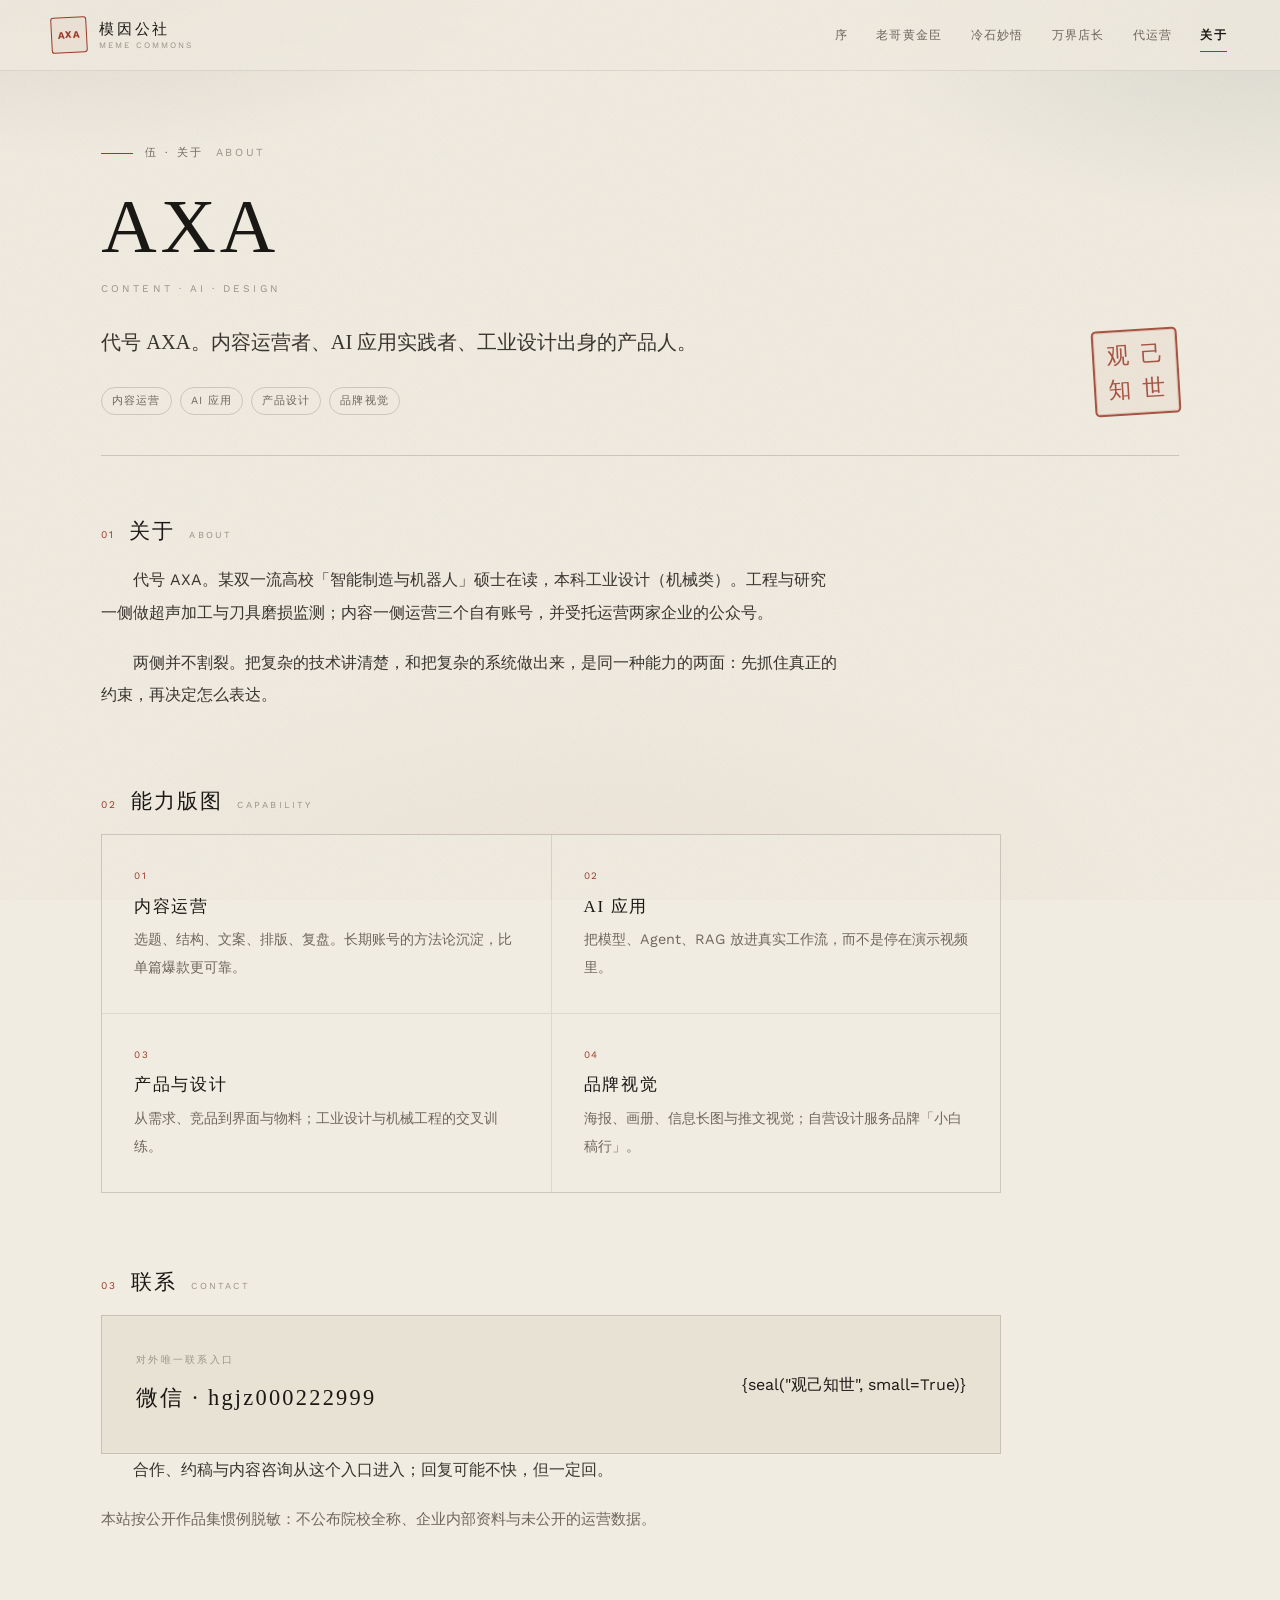
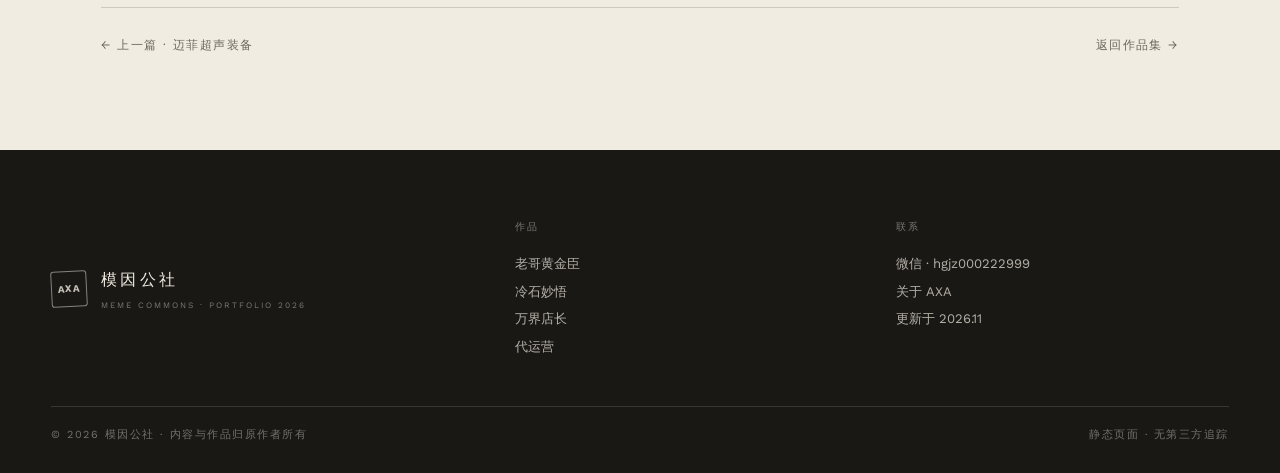
==== about.html @ 6da8e029 "portfolio: 作品集站点上线（8 页 + 二维码资源）" ====
<!DOCTYPE html>
<html lang="zh-CN">
<head>
<meta charset="UTF-8">
<meta name="viewport" content="width=device-width, initial-scale=1.0">
<title>关于 AXA · AXA 作品集</title>
<meta name="description" content="AXA：内容运营者、AI 应用实践者、工业设计出身的产品人；模因公社旗下三个账号与两处企业公众号的运营者。">
<meta name="theme-color" content="#f1ece1">
<link rel="icon" href="data:image/svg+xml,%3Csvg xmlns='http://www.w3.org/2000/svg' viewBox='0 0 32 32'%3E%3Crect width='32' height='32' fill='%23f1ece1'/%3E%3Crect x='5.5' y='5.5' width='21' height='21' fill='none' stroke='%239c3b28' stroke-width='2'/%3E%3C/svg%3E">
<link rel="stylesheet" href="assets/styles.css">
</head>
<body class="page-about">
<header class="shell">
  <a class="brand" href="index.html" aria-label="AXA 作品集首页">
    <span class="brand-seal">AXA</span>
    <span class="brand-word">模因公社<span>MEME COMMONS</span></span>
  </a>
  <nav class="nav" aria-label="主导航">
    <a href="index.html" data-nav="home">序</a>
    <a href="laoge.html" data-nav="laoge">老哥黄金臣</a>
    <a href="lengshi.html" data-nav="lengshi">冷石妙悟</a>
    <a href="wanjie.html" data-nav="wanjie">万界店长</a>
    <a href="client.html" data-nav="client">代运营</a>
    <a href="about.html" data-nav="about">关于</a>
  </nav>
</header>
<main id="main">

    <article class="detail">
      
      <div class="detail-head">
        <p class="kicker">伍 · 关于 <span>ABOUT</span></p>
        <h1 class="detail-title">AXA</h1>
        <p class="detail-en">CONTENT · AI · DESIGN</p>
        <p class="detail-lead">代号 AXA。内容运营者、AI 应用实践者、工业设计出身的产品人。</p>
        <div style="margin-top: 24px"><ul class="chips"><li>内容运营</li><li>AI 应用</li><li>产品设计</li><li>品牌视觉</li></ul></div>
        
        <div class="detail-seal"><div class="seal" aria-hidden="true"><span>观</span><span>己</span><span>知</span><span>世</span></div></div>
      </div>
      <div class="detail-body">
        
      <section class="block" data-reveal>
        <div class="block-head">
          <span class="block-num">01</span>
          <h3 class="block-title">关于</h3>
          <span class="block-en">ABOUT</span>
        </div>
        <div class="prose"><p>代号 AXA。某双一流高校「智能制造与机器人」硕士在读，本科工业设计（机械类）。工程与研究一侧做超声加工与刀具磨损监测；内容一侧运营三个自有账号，并受托运营两家企业的公众号。</p><p>两侧并不割裂。把复杂的技术讲清楚，和把复杂的系统做出来，是同一种能力的两面：先抓住真正的约束，再决定怎么表达。</p></div>
      </section>
      <section class="block" data-reveal>
        <div class="block-head">
          <span class="block-num">02</span>
          <h3 class="block-title">能力版图</h3>
          <span class="block-en">CAPABILITY</span>
        </div>
        <div class="about-grid">
          <div class="ability">
            <span class="ab-idx">01</span>
            <h4>内容运营</h4>
            <p>选题、结构、文案、排版、复盘。长期账号的方法论沉淀，比单篇爆款更可靠。</p>
          </div>
          <div class="ability">
            <span class="ab-idx">02</span>
            <h4>AI 应用</h4>
            <p>把模型、Agent、RAG 放进真实工作流，而不是停在演示视频里。</p>
          </div>
          <div class="ability">
            <span class="ab-idx">03</span>
            <h4>产品与设计</h4>
            <p>从需求、竞品到界面与物料；工业设计与机械工程的交叉训练。</p>
          </div>
          <div class="ability">
            <span class="ab-idx">04</span>
            <h4>品牌视觉</h4>
            <p>海报、画册、信息长图与推文视觉；自营设计服务品牌「小白稿行」。</p>
          </div>
        </div>
      </section>
      <section class="block" data-reveal>
        <div class="block-head">
          <span class="block-num">03</span>
          <h3 class="block-title">联系</h3>
          <span class="block-en">CONTACT</span>
        </div>
        <div class="contact-card">
          <div>
            <p class="cc-k">对外唯一联系入口</p>
            <p class="cc-v">微信 · hgjz000222999</p>
          </div>
          {seal("观己知世", small=True)}
        </div><div class="prose"><p>合作、约稿与内容咨询从这个入口进入；回复可能不快，但一定回。</p></div><p class="sec-note" style="margin-top:18px">本站按公开作品集惯例脱敏：不公布院校全称、企业内部资料与未公开的运营数据。</p>
      </section>
      </div>
      
      
      <nav class="pager" aria-label="页面导航">
        <a href="client-maifei.html">← 上一篇 · 迈菲超声装备</a>
        <a href="index.html">返回作品集 →</a>
      </nav>
    </article>
</main>
<footer class="foot">
  <div class="foot-inner">
    <div class="foot-brand">
      <span class="brand-seal">AXA</span>
      <div class="foot-word">模因公社<span>MEME COMMONS · PORTFOLIO 2026</span></div>
    </div>
    <div>
      <h5>作品</h5>
      <ul>
        <li><a href="laoge.html">老哥黄金臣</a></li>
        <li><a href="lengshi.html">冷石妙悟</a></li>
        <li><a href="wanjie.html">万界店长</a></li>
        <li><a href="client.html">代运营</a></li>
      </ul>
    </div>
    <div>
      <h5>联系</h5>
      <ul>
        <li>微信 · hgjz000222999</li>
        <li><a href="about.html">关于 AXA</a></li>
        <li>更新于 2026.11</li>
      </ul>
    </div>
  </div>
  <div class="foot-bottom">
    <span>© 2026 模因公社 · 内容与作品归原作者所有</span>
    <span>静态页面 · 无第三方追踪</span>
  </div>
</footer>
<script src="assets/main.js"></script>
</body>
</html>
---- assets/styles.css ----
/* ==========================================================
   AXA 作品集 · 模因公社
   设计系统：东方侘寂 + 墨石质感（静态站，无外部依赖）
   ========================================================== */

@font-face {
  font-family: 'Work Sans';
  src: url('./fonts/WorkSans-Regular.ttf') format('truetype');
  font-weight: 400;
  font-display: swap;
}
@font-face {
  font-family: 'Work Sans';
  src: url('./fonts/WorkSans-Bold.ttf') format('truetype');
  font-weight: 700;
  font-display: swap;
}

:root {
  --paper: #f1ece1;
  --paper-2: #e8e2d4;
  --paper-3: #dcd4c3;
  --ink: #1a1815;
  --ink-2: #39352f;
  --stone: #6d675d;
  --stone-2: #9b9489;
  --celadon: #4e6f66;
  --celadon-2: #7d9a90;
  --seal: #9c3b28;
  --gold: #a1854c;
  --line: rgba(26, 24, 21, .16);
  --line-soft: rgba(26, 24, 21, .085);
  --serif: 'Songti SC', 'STSong', 'SimSun', 'Source Han Serif SC', 'Noto Serif CJK SC', serif;
  --sans: 'Work Sans', 'PingFang SC', 'Hiragino Sans GB', 'Microsoft YaHei', 'Noto Sans SC', system-ui, sans-serif;
  --maxw: 1180px;
  --ease: cubic-bezier(.2, .7, .2, 1);
  --dur: .55s;
}

*,
*::before,
*::after { box-sizing: border-box; }

html {
  -webkit-text-size-adjust: 100%;
  scroll-behavior: smooth;
}

body {
  margin: 0;
  background-color: var(--paper);
  background-image:
    radial-gradient(58% 38% at 6% -6%, rgba(109, 103, 93, .16), transparent 62%),
    radial-gradient(46% 32% at 98% 3%, rgba(78, 111, 102, .13), transparent 66%),
    radial-gradient(64% 42% at 46% 102%, rgba(156, 59, 40, .05), transparent 70%);
  background-repeat: no-repeat;
  background-attachment: fixed;
  color: var(--ink);
  font-family: var(--sans);
  font-size: 16px;
  line-height: 1.85;
  -webkit-font-smoothing: antialiased;
  text-rendering: optimizeLegibility;
  overflow-x: hidden;
}

/* 纸纹：一层极轻的噪点，形成手工纸肌理 */
body::after {
  content: '';
  position: fixed;
  inset: 0;
  z-index: 60;
  pointer-events: none;
  opacity: .16;
  mix-blend-mode: multiply;
  background-image: url("data:image/svg+xml,%3Csvg xmlns='http://www.w3.org/2000/svg' width='180' height='180'%3E%3Cfilter id='n'%3E%3CfeTurbulence type='fractalNoise' baseFrequency='0.82' numOctaves='4' stitchTiles='stitch'/%3E%3C/filter%3E%3Crect width='100%25' height='100%25' filter='url(%23n)' opacity='0.55'/%3E%3C/svg%3E");
}

img, svg { display: block; max-width: 100%; }
a { color: inherit; text-decoration: none; }
button { font: inherit; }
h1, h2, h3, h4 {
  font-family: var(--serif);
  font-weight: 400;
  letter-spacing: .05em;
  line-height: 1.26;
  margin: 0;
}
p { margin: 0 0 1em; }

::selection { background: rgba(156, 59, 40, .18); }

/* ---------------- Shell / 导航 ---------------- */

.shell {
  position: sticky;
  top: 0;
  z-index: 40;
  display: flex;
  align-items: center;
  justify-content: space-between;
  gap: clamp(16px, 3vw, 40px);
  padding: 14px clamp(18px, 4vw, 56px);
  background: rgba(241, 236, 225, .82);
  -webkit-backdrop-filter: blur(12px) saturate(1.05);
  backdrop-filter: blur(12px) saturate(1.05);
  border-bottom: 1px solid var(--line-soft);
}

.brand {
  display: flex;
  align-items: center;
  gap: 12px;
  flex: 0 0 auto;
}

.brand-seal {
  display: grid;
  place-items: center;
  width: 36px;
  height: 36px;
  border: 1.5px solid var(--seal);
  border-radius: 3px;
  color: var(--seal);
  font-family: var(--sans);
  font-size: 10px;
  font-weight: 700;
  letter-spacing: .06em;
  transform: rotate(-3deg);
  background: rgba(156, 59, 40, .045);
}

.brand-word {
  font-family: var(--serif);
  font-size: .96rem;
  letter-spacing: .18em;
  line-height: 1.2;
  white-space: nowrap;
}
.brand-word span {
  display: block;
  font-family: var(--sans);
  font-size: .52rem;
  letter-spacing: .24em;
  color: var(--stone-2);
  margin-top: 3px;
}

.nav {
  display: flex;
  align-items: center;
  gap: clamp(14px, 2.2vw, 30px);
  font-size: .76rem;
  letter-spacing: .1em;
  color: var(--stone);
  white-space: nowrap;
  overflow-x: auto;
  scrollbar-width: none;
  -ms-overflow-style: none;
  padding: 4px 2px;
}
.nav::-webkit-scrollbar { display: none; }

.nav a {
  position: relative;
  padding: 6px 0;
  transition: color var(--dur) var(--ease);
}
.nav a::after {
  content: '';
  position: absolute;
  left: 0;
  right: 100%;
  bottom: 0;
  height: 1px;
  background: var(--seal);
  transition: right var(--dur) var(--ease);
}
.nav a:hover { color: var(--ink); }
.nav a:hover::after { right: 0; }

body.page-home  .nav [data-nav="home"],
body.page-laoge .nav [data-nav="laoge"],
body.page-lengshi .nav [data-nav="lengshi"],
body.page-wanjie .nav [data-nav="wanjie"],
body.page-zhiyan .nav [data-nav="client"],
body.page-maifei .nav [data-nav="client"],
body.page-client .nav [data-nav="client"],
body.page-about .nav [data-nav="about"] {
  color: var(--ink);
  font-weight: 700;
}
body.page-home  .nav [data-nav="home"]::after,
body.page-laoge .nav [data-nav="laoge"]::after,
body.page-lengshi .nav [data-nav="lengshi"]::after,
body.page-wanjie .nav [data-nav="wanjie"]::after,
body.page-zhiyan .nav [data-nav="client"]::after,
body.page-maifei .nav [data-nav="client"]::after,
body.page-client .nav [data-nav="client"]::after,
body.page-about .nav [data-nav="about"]::after {
  right: 0;
}

/* ---------------- 通用排版 ---------------- */

.kicker {
  display: flex;
  align-items: center;
  gap: 12px;
  font-family: var(--sans);
  font-size: .68rem;
  letter-spacing: .24em;
  text-transform: uppercase;
  color: var(--stone);
  margin: 0 0 22px;
}
.kicker::before {
  content: '';
  width: 32px;
  height: 1px;
  background: var(--seal);
  flex: 0 0 auto;
}
.kicker span { color: var(--stone-2); }

.section {
  position: relative;
  padding: clamp(46px, 7vw, 92px) clamp(18px, 4vw, 56px);
}
.inner {
  max-width: var(--maxw);
  margin: 0 auto;
  position: relative;
  z-index: 2;
}

.sec-head {
  display: grid;
  grid-template-columns: auto 1fr;
  gap: clamp(14px, 2vw, 22px);
  align-items: start;
  margin-bottom: clamp(26px, 4vw, 46px);
}
.sec-num {
  display: grid;
  place-items: center;
  width: 40px;
  height: 40px;
  border: 1px solid var(--line);
  border-radius: 50%;
  font-family: var(--serif);
  font-size: .96rem;
  color: var(--seal);
  flex: 0 0 auto;
}
.sec-title {
  font-size: clamp(1.5rem, 3vw, 2.1rem);
  letter-spacing: .07em;
}
.sec-sub {
  font-family: var(--sans);
  font-size: .64rem;
  letter-spacing: .24em;
  text-transform: uppercase;
  color: var(--stone-2);
  margin: 9px 0 0;
}
.sec-note {
  max-width: 42em;
  color: var(--stone);
  font-size: .95rem;
  line-height: 2;
  margin: 0 0 30px;
}

.rule {
  height: 1px;
  background: var(--line-soft);
  border: 0;
  margin: 0;
}

.prose {
  max-width: 46em;
  font-size: 1rem;
  line-height: 2.05;
  color: var(--ink-2);
}
.prose p { margin: 0 0 1.05em; text-indent: 2em; }
.prose p:last-child { margin-bottom: 0; }
.prose p.flush { text-indent: 0; }

/* ---------------- 印章 ---------------- */

.seal {
  display: inline-grid;
  grid-template-columns: 1fr 1fr;
  width: 86px;
  height: 86px;
  padding: 7px;
  border: 2.5px solid var(--seal);
  border-radius: 5px;
  color: var(--seal);
  font-family: var(--serif);
  font-size: 1.42rem;
  line-height: 1;
  transform: rotate(-3.5deg);
  box-shadow: inset 0 0 0 1px rgba(156, 59, 40, .22);
  background: rgba(156, 59, 40, .045);
  user-select: none;
}
.seal span { display: grid; place-items: center; letter-spacing: 0; }
.seal.seal-sm {
  width: 62px;
  height: 62px;
  font-size: 1rem;
  border-width: 2px;
  padding: 5px;
}

/* ---------------- 首页：序 ---------------- */

.hero {
  position: relative;
  overflow: hidden;
  padding: clamp(56px, 9vh, 112px) clamp(18px, 4vw, 56px) clamp(40px, 6vh, 76px);
}
.hero-inner {
  position: relative;
  z-index: 2;
  max-width: var(--maxw);
  margin: 0 auto;
  display: grid;
  grid-template-columns: minmax(0, 1fr) auto;
  gap: clamp(24px, 5vw, 72px);
  align-items: end;
}

.hero-wash { position: absolute; inset: 0; z-index: 1; pointer-events: none; }
.hero-wash i {
  position: absolute;
  display: block;
  filter: blur(24px);
}
.hero-wash .w1 {
  width: 54vw; height: 54vw; left: -12vw; top: -16vw;
  background: radial-gradient(closest-side, rgba(26, 24, 21, .17), rgba(26, 24, 21, 0) 72%);
  border-radius: 58% 42% 47% 53% / 45% 55% 45% 55%;
}
.hero-wash .w2 {
  width: 34vw; height: 34vw; right: 3vw; top: 10vh;
  background: radial-gradient(closest-side, rgba(78, 111, 102, .30), transparent 70%);
  border-radius: 63% 37% 52% 48% / 48% 52% 60% 40%;
}
.hero-wash .w3 {
  width: 26vw; height: 26vw; right: 26vw; bottom: -8vw;
  background: radial-gradient(closest-side, rgba(156, 59, 40, .13), transparent 72%);
  border-radius: 47% 53% 60% 40% / 55% 45% 55% 45%;
}

.hero-title {
  font-size: clamp(3rem, 10.4vw, 8.4rem);
  line-height: .96;
  letter-spacing: .04em;
  margin: 0;
}
.hero-en {
  font-family: var(--sans);
  font-size: clamp(.6rem, 1.1vw, .72rem);
  letter-spacing: .46em;
  color: var(--stone-2);
  margin: 18px 0 0;
}
.hero-lead {
  font-family: var(--serif);
  font-size: clamp(1rem, 1.9vw, 1.24rem);
  line-height: 2;
  color: var(--ink-2);
  max-width: 32em;
  margin: 26px 0 0;
}
.hero-foot {
  display: flex;
  align-items: center;
  gap: clamp(20px, 3vw, 36px);
  margin-top: clamp(28px, 4vw, 44px);
  padding-top: clamp(18px, 2.4vw, 26px);
  border-top: 1px solid var(--line-soft);
  flex-wrap: wrap;
}

.hero-side {
  writing-mode: vertical-rl;
  display: flex;
  gap: 16px;
  align-items: flex-start;
  border-right: 1px solid var(--line);
  padding-right: 18px;
  height: clamp(220px, 34vh, 360px);
}
.hero-side p {
  margin: 0;
  font-family: var(--serif);
  font-size: .88rem;
  letter-spacing: .3em;
  color: var(--stone);
  line-height: 1;
}
.hero-side p.dim { color: var(--stone-2); font-size: .78rem; }

.facts {
  display: flex;
  flex-wrap: wrap;
  gap: clamp(18px, 3vw, 44px);
  margin: 0;
  padding: 0;
  list-style: none;
}
.fact { display: flex; align-items: baseline; gap: 12px; }
.fact b {
  font-family: var(--serif);
  font-weight: 400;
  font-size: 1.9rem;
  line-height: 1;
  color: var(--ink);
}
.fact span {
  font-size: .7rem;
  letter-spacing: .18em;
  color: var(--stone);
}

/* ---------------- 自有账号：三分支 ---------------- */

.branches {
  display: grid;
  grid-template-columns: repeat(3, minmax(0, 1fr));
  gap: 1px;
  background: var(--line-soft);
  border: 1px solid var(--line-soft);
}
.branch {
  position: relative;
  display: flex;
  flex-direction: column;
  background: var(--paper);
  padding: clamp(22px, 2.6vw, 36px);
  min-height: 360px;
  overflow: hidden;
  transition: background var(--dur) var(--ease);
}
.branch:hover { background: var(--paper-2); }

.branch-wash {
  position: absolute;
  right: -20%;
  bottom: -26%;
  width: 74%;
  aspect-ratio: 1;
  border-radius: 56% 44% 48% 52% / 44% 56% 44% 56%;
  background: radial-gradient(closest-side, rgba(78, 111, 102, .22), transparent 72%);
  filter: blur(10px);
  opacity: .5;
  transition: transform .9s var(--ease), opacity .9s var(--ease);
  pointer-events: none;
}
.branch:nth-child(2) .branch-wash {
  background: radial-gradient(closest-side, rgba(26, 24, 21, .18), transparent 72%);
}
.branch:nth-child(3) .branch-wash {
  background: radial-gradient(closest-side, rgba(156, 59, 40, .16), transparent 72%);
}
.branch:hover .branch-wash { transform: scale(1.22); opacity: .88; }

.branch-top {
  display: flex;
  align-items: center;
  justify-content: space-between;
  gap: 12px;
  margin-bottom: clamp(26px, 4vw, 44px);
}
.branch-idx {
  font-family: var(--sans);
  font-size: .64rem;
  letter-spacing: .22em;
  color: var(--stone-2);
}
.branch-arrow {
  font-size: .9rem;
  color: var(--stone-2);
  transition: transform .5s var(--ease), color .5s;
}
.branch:hover .branch-arrow { transform: translateX(4px); color: var(--seal); }

.branch-name {
  font-size: clamp(1.28rem, 2vw, 1.6rem);
  letter-spacing: .1em;
  margin: 0;
}
.branch-en {
  font-family: var(--sans);
  font-size: .58rem;
  letter-spacing: .26em;
  color: var(--stone-2);
  margin: 9px 0 20px;
  text-transform: uppercase;
}
.branch-desc {
  font-size: .93rem;
  line-height: 1.95;
  color: var(--stone);
  margin: 0 0 22px;
  position: relative;
  z-index: 2;
}
.branch .chips { margin-top: auto; position: relative; z-index: 2; }

.chips {
  display: flex;
  flex-wrap: wrap;
  gap: 8px;
  list-style: none;
  margin: 0;
  padding: 0;
}
.chips li {
  font-size: .68rem;
  letter-spacing: .1em;
  padding: 3px 10px;
  border: 1px solid var(--line);
  border-radius: 999px;
  color: var(--stone);
}

/* ---------------- 代运营 ---------------- */

.band {
  background: var(--paper-2);
  border-top: 1px solid var(--line-soft);
  border-bottom: 1px solid var(--line-soft);
}

.clients { display: grid; grid-template-columns: repeat(2, minmax(0, 1fr)); gap: clamp(16px, 2vw, 24px); }
.client {
  position: relative;
  display: flex;
  flex-direction: column;
  padding: clamp(22px, 2.6vw, 34px);
  border: 1px solid var(--line);
  background: rgba(241, 236, 225, .5);
  min-height: 280px;
  transition: border-color var(--dur) var(--ease), background var(--dur) var(--ease), transform var(--dur) var(--ease);
}
.client:hover {
  border-color: var(--celadon-2);
  background: rgba(78, 111, 102, .06);
  transform: translateY(-2px);
}
.client-org {
  font-size: .66rem;
  letter-spacing: .18em;
  color: var(--stone-2);
  margin: 0 0 14px;
}
.client-name { font-size: clamp(1.2rem, 1.9vw, 1.45rem); letter-spacing: .1em; margin: 0 0 12px; }
.client p.client-desc {
  font-size: .92rem;
  line-height: 1.95;
  color: var(--stone);
  margin: 0 0 22px;
}
.client-mark {
  margin-top: auto;
  font-size: .74rem;
  letter-spacing: .14em;
  color: var(--celadon);
}

/* ---------------- 后续板块 ---------------- */

.future {
  display: grid;
  grid-template-columns: repeat(4, minmax(0, 1fr));
  gap: clamp(14px, 2vw, 22px);
}
.future-item {
  position: relative;
  padding: clamp(18px, 2.4vw, 28px);
  border: 1px dashed var(--line);
  min-height: 190px;
  display: flex;
  flex-direction: column;
  gap: 10px;
}
.future-item .fi-idx {
  font-family: var(--sans);
  font-size: .62rem;
  letter-spacing: .2em;
  color: var(--stone-2);
}
.future-item h4 { font-size: 1.08rem; letter-spacing: .1em; }
.future-item p { font-size: .86rem; line-height: 1.9; color: var(--stone); margin: 0; }
.future-item .fi-state {
  margin-top: auto;
  align-self: flex-start;
  font-size: .64rem;
  letter-spacing: .16em;
  color: var(--seal);
  border: 1px solid rgba(156, 59, 40, .3);
  padding: 2px 9px;
  border-radius: 999px;
}

.trust-note {
  display: flex;
  align-items: flex-start;
  gap: 12px;
  max-width: 52em;
  margin: clamp(26px, 4vw, 40px) 0 0;
  padding-top: 18px;
  border-top: 1px solid var(--line-soft);
  font-size: .84rem;
  line-height: 1.9;
  color: var(--stone);
}

/* ---------------- 详情页 ---------------- */

.detail {
  max-width: var(--maxw);
  margin: 0 auto;
  padding: clamp(48px, 8vh, 96px) clamp(18px, 4vw, 56px) clamp(40px, 6vh, 72px);
  position: relative;
}
.detail-head {
  position: relative;
  padding-bottom: clamp(24px, 4vw, 40px);
  border-bottom: 1px solid var(--line);
  margin-bottom: clamp(34px, 5vw, 62px);
}
.detail-title {
  font-size: clamp(2.3rem, 6.6vw, 4.8rem);
  line-height: 1.06;
  letter-spacing: .05em;
  margin: 14px 0 12px;
}
.detail-en {
  font-family: var(--sans);
  font-size: .64rem;
  letter-spacing: .3em;
  text-transform: uppercase;
  color: var(--stone-2);
  margin: 0;
}
.detail-lead {
  font-family: var(--serif);
  font-size: clamp(1.02rem, 1.9vw, 1.28rem);
  line-height: 2;
  color: var(--ink-2);
  max-width: 38em;
  margin: 24px 0 0;
}
.detail-seal {
  position: absolute;
  right: 0;
  bottom: clamp(24px, 4vw, 40px);
  opacity: .85;
}

.bio-card {
  max-width: min(44em, calc(100% - 110px));
  margin-top: 26px;
  padding: 16px 20px;
  border-left: 2px solid var(--celadon);
  background: rgba(78, 111, 102, .055);
}
.bio-k {
  font-size: .6rem;
  letter-spacing: .2em;
  color: var(--stone-2);
  margin: 0 0 8px;
}
.bio-t {
  font-family: var(--serif);
  font-size: .97rem;
  line-height: 1.95;
  color: var(--ink-2);
  margin: 0;
  text-indent: 0;
}
.bio-s {
  font-size: .68rem;
  letter-spacing: .12em;
  color: var(--stone-2);
  margin: 10px 0 0;
}

.detail-body { max-width: 900px; }

.block { margin-bottom: clamp(44px, 6vw, 76px); }
.block:last-child { margin-bottom: 0; }
.block-head {
  display: flex;
  align-items: baseline;
  gap: 14px;
  margin-bottom: 20px;
  flex-wrap: wrap;
}
.block-num {
  font-family: var(--sans);
  font-size: .64rem;
  letter-spacing: .2em;
  color: var(--seal);
}
.block-title { font-size: 1.3rem; letter-spacing: .1em; }
.block-en {
  font-family: var(--sans);
  font-size: .58rem;
  letter-spacing: .24em;
  text-transform: uppercase;
  color: var(--stone-2);
}

.pillars { border-top: 1px solid var(--line-soft); }
.pillar {
  display: grid;
  grid-template-columns: 58px minmax(0, 1fr);
  gap: clamp(14px, 3vw, 34px);
  padding: clamp(18px, 3vw, 30px) clamp(6px, 1.4vw, 14px);
  border-bottom: 1px solid var(--line-soft);
  transition: background var(--dur) var(--ease);
}
.pillar:hover { background: rgba(78, 111, 102, .055); }
.pillar-idx {
  font-family: var(--serif);
  font-size: 1.55rem;
  color: var(--stone-2);
  line-height: 1;
  padding-top: 6px;
}
.pillar h4 { font-size: 1.06rem; letter-spacing: .08em; margin-bottom: 7px; }
.pillar p { font-size: .93rem; line-height: 1.95; color: var(--stone); margin: 0; max-width: 46em; }

.quote {
  margin: 0 0 24px;
  padding: 4px 0 4px clamp(16px, 3vw, 30px);
  border-left: 2px solid var(--seal);
  max-width: 44em;
}
.quote p {
  font-family: var(--serif);
  font-size: clamp(1.02rem, 1.7vw, 1.22rem);
  line-height: 2;
  color: var(--ink);
  margin: 0;
  text-indent: 0;
}
.quote cite {
  display: block;
  margin-top: 12px;
  font-style: normal;
  font-size: .66rem;
  letter-spacing: .18em;
  color: var(--stone-2);
}

.rings {
  display: grid;
  grid-template-columns: repeat(4, minmax(0, 1fr));
  gap: clamp(10px, 2vw, 22px);
  margin-bottom: 22px;
}
.ring {
  aspect-ratio: 1;
  display: grid;
  place-content: center;
  text-align: center;
  border: 1px solid var(--line);
  border-radius: 50%;
  padding: 12%;
  transition: border-color var(--dur) var(--ease), background var(--dur) var(--ease);
}
.ring:hover { border-color: var(--celadon-2); background: rgba(78, 111, 102, .06); }
.ring b {
  font-family: var(--serif);
  font-weight: 400;
  font-size: clamp(.86rem, 1.5vw, 1.08rem);
  letter-spacing: .12em;
  display: block;
}
.ring em {
  display: block;
  font-style: normal;
  font-size: .56rem;
  letter-spacing: .18em;
  color: var(--stone-2);
  margin-top: 5px;
}

.work-link {
  display: flex;
  align-items: center;
  justify-content: space-between;
  gap: 18px;
  flex-wrap: wrap;
  padding: clamp(18px, 2.6vw, 28px);
  border: 1px solid var(--line);
  background: var(--paper-2);
  transition: border-color var(--dur) var(--ease), background var(--dur) var(--ease);
}
.work-link:hover { border-color: var(--celadon); background: rgba(78, 111, 102, .08); }
.work-link .wl-t { font-family: var(--serif); font-size: 1.05rem; letter-spacing: .08em; margin: 0 0 6px; }
.work-link .wl-d { font-size: .82rem; color: var(--stone); margin: 0; }
.work-link .wl-go {
  font-size: .74rem;
  letter-spacing: .14em;
  color: var(--celadon);
  white-space: nowrap;
}

.archive { list-style: none; margin: 0; padding: 0; border-top: 1px solid var(--line-soft); }
.archive li {
  display: flex;
  align-items: center;
  justify-content: space-between;
  gap: 14px;
  flex-wrap: wrap;
  padding: 13px 0;
  border-bottom: 1px solid var(--line-soft);
  font-size: .92rem;
  color: var(--ink-2);
}
.archive .st {
  font-size: .62rem;
  letter-spacing: .14em;
  color: var(--stone-2);
  border: 1px solid var(--line);
  padding: 1px 8px;
  border-radius: 999px;
  white-space: nowrap;
}

.facts-inline {
  display: flex;
  flex-wrap: wrap;
  gap: 10px 34px;
  margin: 0 0 22px;
  padding: 0;
  list-style: none;
}
.facts-inline li { font-size: .84rem; color: var(--stone); }
.facts-inline li b { font-weight: 400; color: var(--ink); }

.qr-card {
  display: flex;
  align-items: center;
  gap: clamp(18px, 3vw, 32px);
  flex-wrap: wrap;
  padding: clamp(18px, 2.6vw, 28px);
  border: 1px solid var(--line);
  background: var(--paper-2);
}
.qr-img {
  width: 132px;
  height: 132px;
  object-fit: contain;
  padding: 6px;
  border: 1px solid var(--line);
  background: var(--paper);
}
.qr-k {
  font-size: .62rem;
  letter-spacing: .22em;
  color: var(--stone-2);
  margin: 0 0 8px;
}
.qr-card h3 { font-size: 1.05rem; letter-spacing: .08em; margin: 0 0 8px; }
.qr-card p { font-size: .86rem; line-height: 1.9; color: var(--stone); margin: 0; max-width: 24em; }

.pager {
  display: flex;
  justify-content: space-between;
  gap: 16px;
  flex-wrap: wrap;
  margin-top: clamp(40px, 6vw, 72px);
  padding-top: 26px;
  border-top: 1px solid var(--line);
  font-size: .76rem;
  letter-spacing: .12em;
  color: var(--stone);
}
.pager a { transition: color .4s; }
.pager a:hover { color: var(--seal); }

/* ---------------- 关于 ---------------- */

.about-grid {
  display: grid;
  grid-template-columns: repeat(2, minmax(0, 1fr));
  gap: 1px;
  background: var(--line-soft);
  border: 1px solid var(--line-soft);
  margin-top: clamp(10px, 2vw, 20px);
}
.ability {
  background: var(--paper);
  padding: clamp(20px, 2.6vw, 32px);
  transition: background var(--dur) var(--ease);
}
.ability:hover { background: var(--paper-2); }
.ability .ab-idx {
  font-family: var(--sans);
  font-size: .62rem;
  letter-spacing: .2em;
  color: var(--seal);
  display: block;
  margin-bottom: 10px;
}
.ability h4 { font-size: 1.06rem; letter-spacing: .1em; margin-bottom: 8px; }
.ability p { font-size: .9rem; line-height: 1.95; color: var(--stone); margin: 0; }

.contact-card {
  display: flex;
  align-items: center;
  justify-content: space-between;
  gap: 24px;
  flex-wrap: wrap;
  padding: clamp(22px, 3vw, 34px);
  border: 1px solid var(--line);
  background: var(--paper-2);
  margin-top: 18px;
}
.contact-card .cc-k {
  font-size: .64rem;
  letter-spacing: .22em;
  color: var(--stone-2);
  margin: 0 0 8px;
}
.contact-card .cc-v {
  font-family: var(--serif);
  font-size: clamp(1.1rem, 2vw, 1.4rem);
  letter-spacing: .1em;
  margin: 0;
}

/* ---------------- 页脚 ---------------- */

.foot {
  background: var(--ink);
  color: var(--paper);
  padding: clamp(40px, 6vw, 68px) clamp(18px, 4vw, 56px) 28px;
  margin-top: clamp(20px, 4vw, 40px);
}
.foot-inner {
  max-width: var(--maxw);
  margin: 0 auto;
  display: grid;
  grid-template-columns: 1.25fr 1fr 1fr;
  gap: clamp(24px, 4vw, 48px);
}
.foot-brand { display: flex; align-items: center; gap: 14px; }
.foot-brand .brand-seal {
  border-color: rgba(241, 236, 225, .5);
  color: rgba(241, 236, 225, .8);
  background: transparent;
}
.foot-word { font-family: var(--serif); font-size: 1rem; letter-spacing: .2em; }
.foot-word span {
  display: block;
  font-family: var(--sans);
  font-size: .52rem;
  letter-spacing: .24em;
  color: rgba(241, 236, 225, .45);
  margin-top: 4px;
}
.foot h5 {
  font-family: var(--sans);
  font-size: .6rem;
  font-weight: 400;
  letter-spacing: .24em;
  color: rgba(241, 236, 225, .45);
  margin: 0 0 14px;
  text-transform: uppercase;
}
.foot ul { list-style: none; margin: 0; padding: 0; }
.foot li { font-size: .82rem; line-height: 2.1; color: rgba(241, 236, 225, .72); }
.foot a { transition: color .4s; }
.foot a:hover { color: var(--paper); }
.foot-bottom {
  max-width: var(--maxw);
  margin: clamp(30px, 4vw, 46px) auto 0;
  padding-top: 18px;
  border-top: 1px solid rgba(241, 236, 225, .14);
  display: flex;
  justify-content: space-between;
  gap: 16px;
  flex-wrap: wrap;
  font-size: .68rem;
  letter-spacing: .14em;
  color: rgba(241, 236, 225, .42);
}

/* ---------------- 入场动效 ---------------- */

[data-reveal].will-reveal {
  opacity: 0;
  transform: translateY(16px);
  transition: opacity .9s var(--ease), transform .9s var(--ease);
  will-change: opacity, transform;
}
[data-reveal].will-reveal.is-in { opacity: 1; transform: none; }

@media (prefers-reduced-motion: reduce) {
  html { scroll-behavior: auto; }
  [data-reveal].will-reveal { opacity: 1; transform: none; transition: none; }
  .branch-wash { transition: none; }
}

/* ---------------- 响应式 ---------------- */

@media (max-width: 1000px) {
  .branches { grid-template-columns: 1fr 1fr; }
  .branch:last-child { grid-column: 1 / -1; min-height: 260px; }
  .future { grid-template-columns: 1fr 1fr; }
  .hero-side { display: none; }
  .foot-inner { grid-template-columns: 1fr 1fr; }
  .foot-brand { grid-column: 1 / -1; }
}

@media (max-width: 760px) {
  body { font-size: 15.5px; }
  .shell { align-items: flex-start; gap: 12px; padding: 12px 18px; }
  .brand-word { display: none; }
  .nav { flex-wrap: wrap; white-space: normal; overflow: visible; justify-content: flex-end; gap: 6px 16px; font-size: .68rem; }
  .branches { grid-template-columns: 1fr; }
  .branch { min-height: 0; padding: 24px; }
  .branch:last-child { min-height: 0; }
  .clients { grid-template-columns: 1fr; }
  .client { min-height: 0; }
  .future { grid-template-columns: 1fr; }
  .future-item { min-height: 0; }
  .rings { grid-template-columns: 1fr 1fr; }
  .pillar { grid-template-columns: 40px minmax(0, 1fr); }
  .pillar-idx { font-size: 1.2rem; }
  .about-grid { grid-template-columns: 1fr; }
  .detail-seal { display: none; }
  .foot-inner { grid-template-columns: 1fr; }
  .hero { padding-top: 44px; }
  .hero-foot { gap: 14px; }
  .facts { gap: 18px; }
  .fact b { font-size: 1.5rem; }
}

@media (max-width: 420px) {
  .hero-title { font-size: clamp(2.6rem, 15vw, 3.4rem); }
  .detail-title { font-size: clamp(2rem, 10vw, 2.6rem); }
  .sec-num { width: 34px; height: 34px; font-size: .86rem; }
}
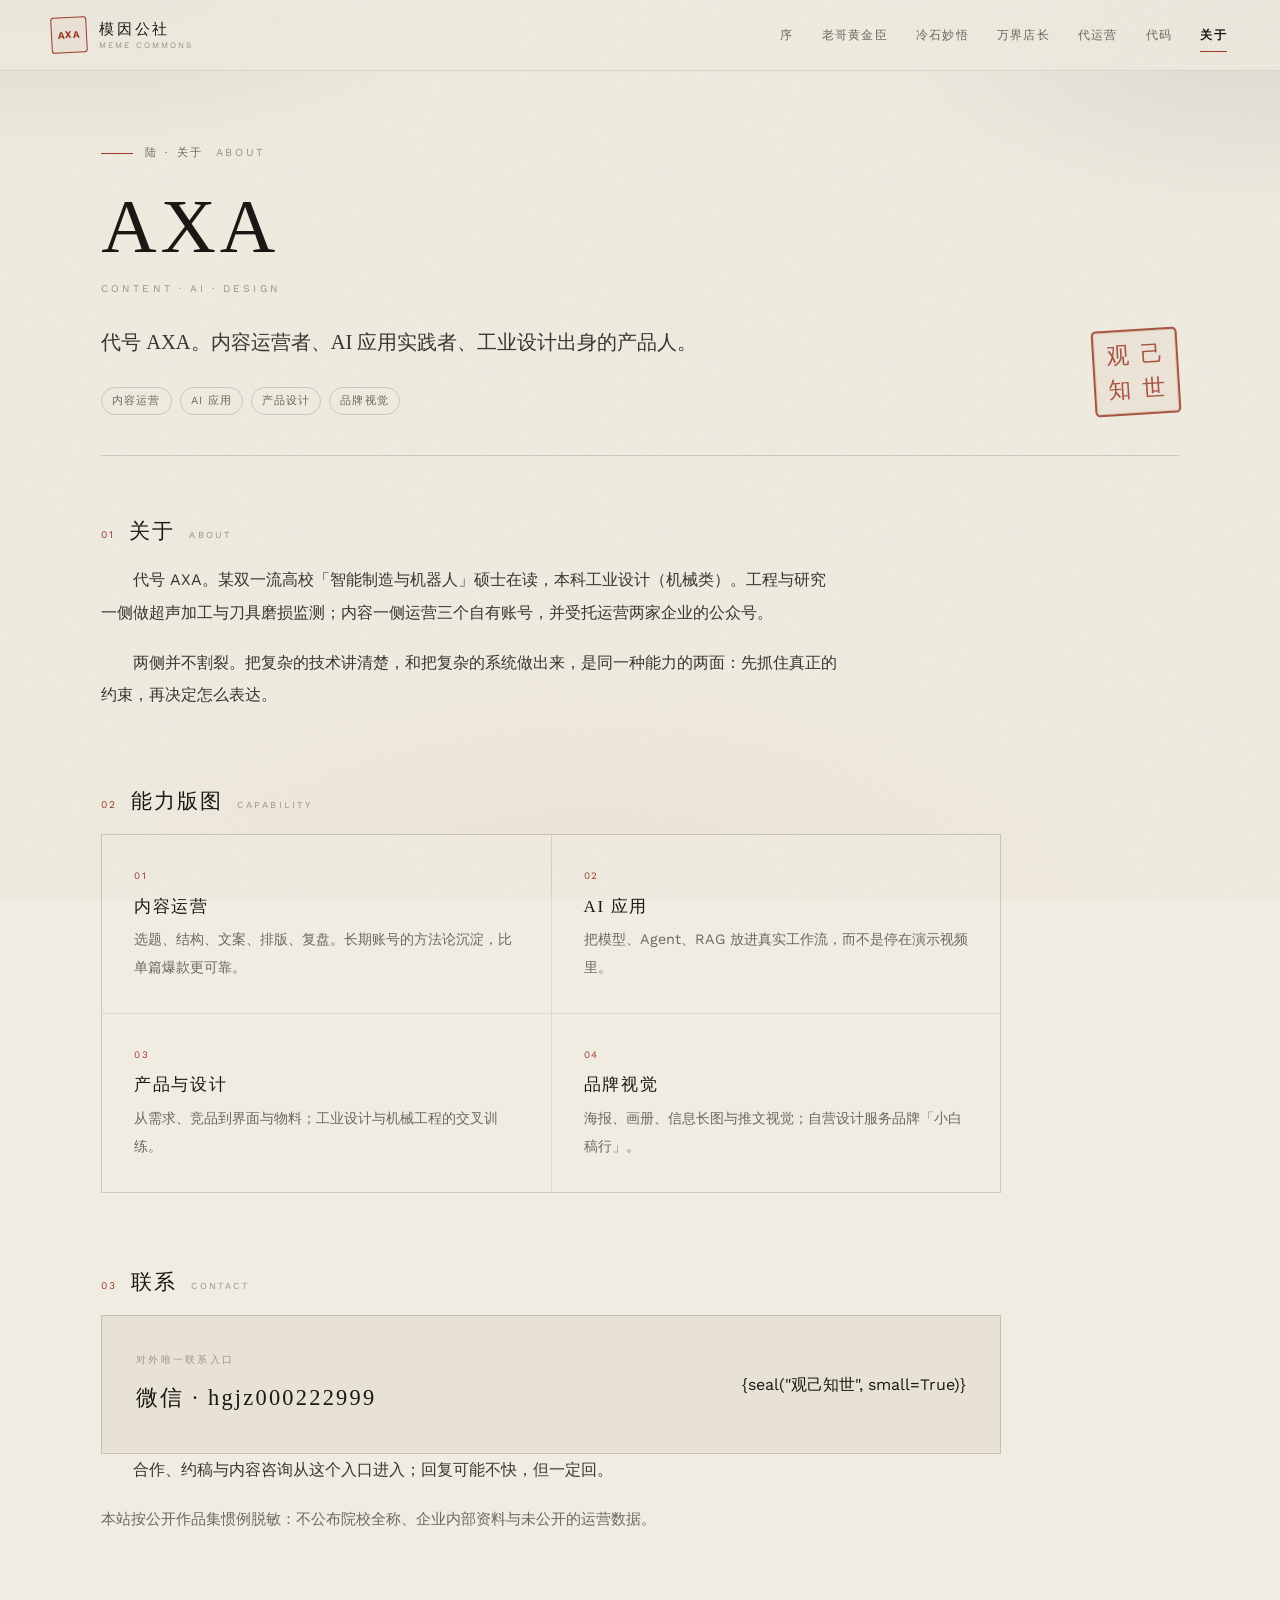
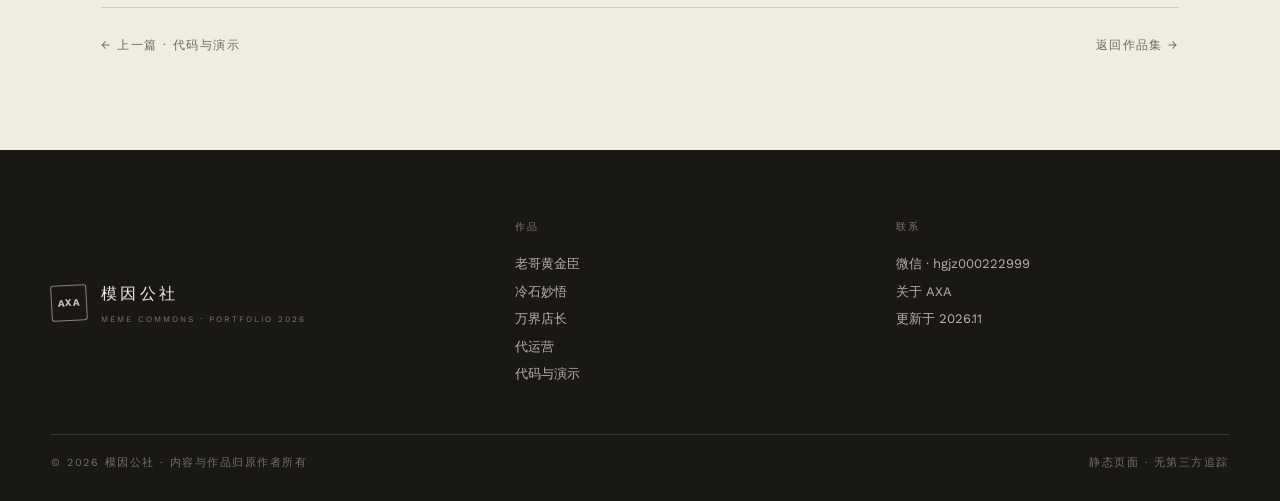
==== commit 354a42f5: "portfolio: 作品集站点上线（8 页 + 二维码资源）" ====
--- a/about.html
+++ b/about.html
@@ -21,6 +21,7 @@
     <a href="lengshi.html" data-nav="lengshi">冷石妙悟</a>
     <a href="wanjie.html" data-nav="wanjie">万界店长</a>
     <a href="client.html" data-nav="client">代运营</a>
+    <a href="code.html" data-nav="code">代码</a>
     <a href="about.html" data-nav="about">关于</a>
   </nav>
 </header>
@@ -29,7 +30,7 @@
     <article class="detail">
       
       <div class="detail-head">
-        <p class="kicker">伍 · 关于 <span>ABOUT</span></p>
+        <p class="kicker">陆 · 关于 <span>ABOUT</span></p>
         <h1 class="detail-title">AXA</h1>
         <p class="detail-en">CONTENT · AI · DESIGN</p>
         <p class="detail-lead">代号 AXA。内容运营者、AI 应用实践者、工业设计出身的产品人。</p>
@@ -94,7 +95,7 @@
       
       
       <nav class="pager" aria-label="页面导航">
-        <a href="client-maifei.html">← 上一篇 · 迈菲超声装备</a>
+        <a href="code.html">← 上一篇 · 代码与演示</a>
         <a href="index.html">返回作品集 →</a>
       </nav>
     </article>
@@ -112,6 +113,7 @@
         <li><a href="lengshi.html">冷石妙悟</a></li>
         <li><a href="wanjie.html">万界店长</a></li>
         <li><a href="client.html">代运营</a></li>
+        <li><a href="code.html">代码与演示</a></li>
       </ul>
     </div>
     <div>
--- a/assets/styles.css
+++ b/assets/styles.css
@@ -1056,3 +1056,72 @@
   .detail-title { font-size: clamp(2rem, 10vw, 2.6rem); }
   .sec-num { width: 34px; height: 34px; font-size: .86rem; }
 }
+
+/* —— GitHub 项目卡片 —— */
+.repo-grid {
+  display: grid;
+  grid-template-columns: 1fr 1fr;
+  gap: 1px;
+  background: var(--line);
+  border: 1px solid var(--line);
+}
+.repo {
+  display: flex;
+  flex-direction: column;
+  gap: 9px;
+  padding: clamp(20px, 2.6vw, 30px);
+  background: var(--paper);
+  transition: background .35s;
+}
+.repo:hover { background: var(--paper-2); }
+.repo-idx {
+  font-size: .6rem;
+  letter-spacing: .22em;
+  color: var(--stone-2);
+  margin: 0;
+}
+.repo-name {
+  font-family: var(--serif);
+  font-size: 1.12rem;
+  font-weight: 500;
+  letter-spacing: .06em;
+  margin: 0;
+}
+.repo-en {
+  font-size: .62rem;
+  letter-spacing: .2em;
+  color: var(--stone-2);
+  margin: 0;
+}
+.repo-desc {
+  font-size: .86rem;
+  line-height: 1.9;
+  color: var(--stone);
+  margin: 4px 0 0;
+  max-width: 30em;
+}
+.repo-stack {
+  font-size: .68rem;
+  letter-spacing: .1em;
+  color: var(--celadon);
+  margin: 0;
+}
+.repo-links {
+  display: flex;
+  flex-wrap: wrap;
+  gap: 6px 20px;
+  margin-top: auto;
+  padding-top: 12px;
+  font-size: .74rem;
+  letter-spacing: .08em;
+}
+.repo-links a {
+  border-bottom: 1px solid var(--line);
+  padding-bottom: 2px;
+  transition: color .25s, border-color .25s;
+}
+.repo-links a:hover { color: var(--seal); border-color: var(--seal); }
+
+@media (max-width: 860px) {
+  .repo-grid { grid-template-columns: 1fr; }
+}
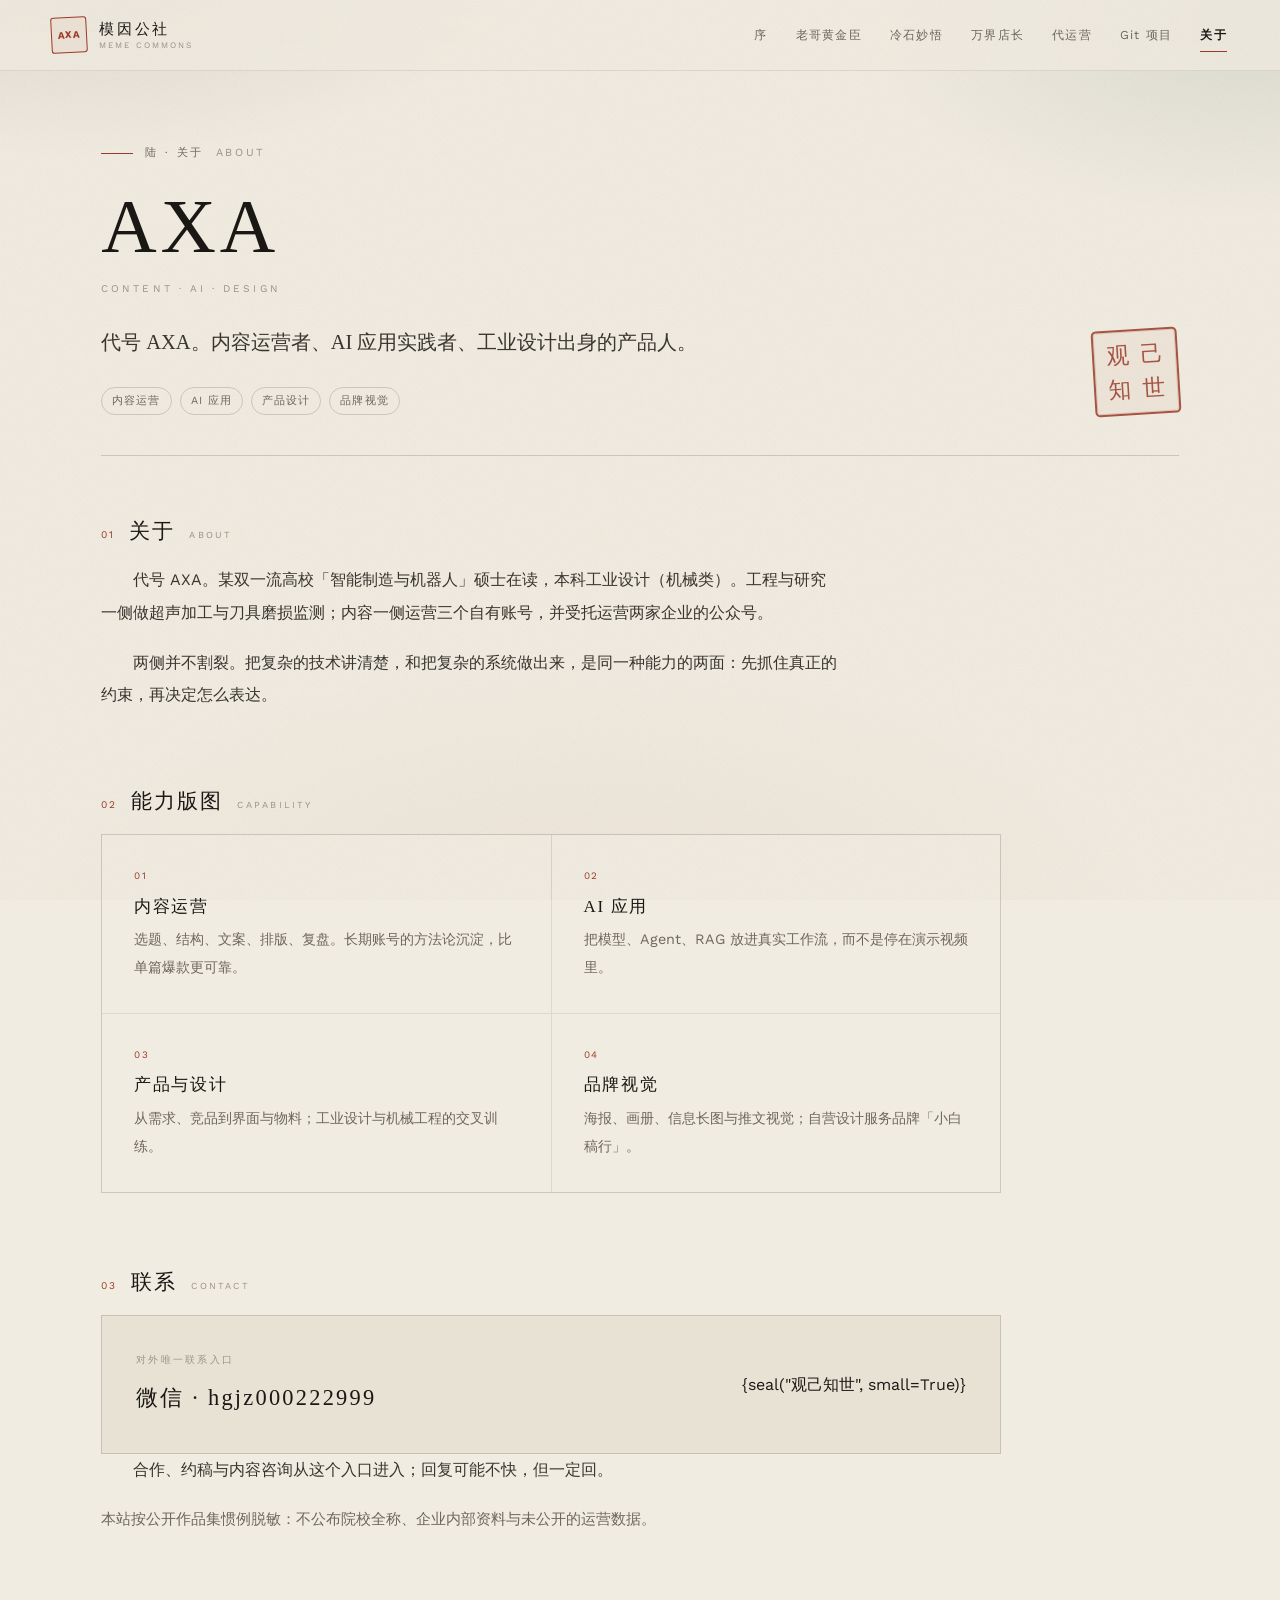
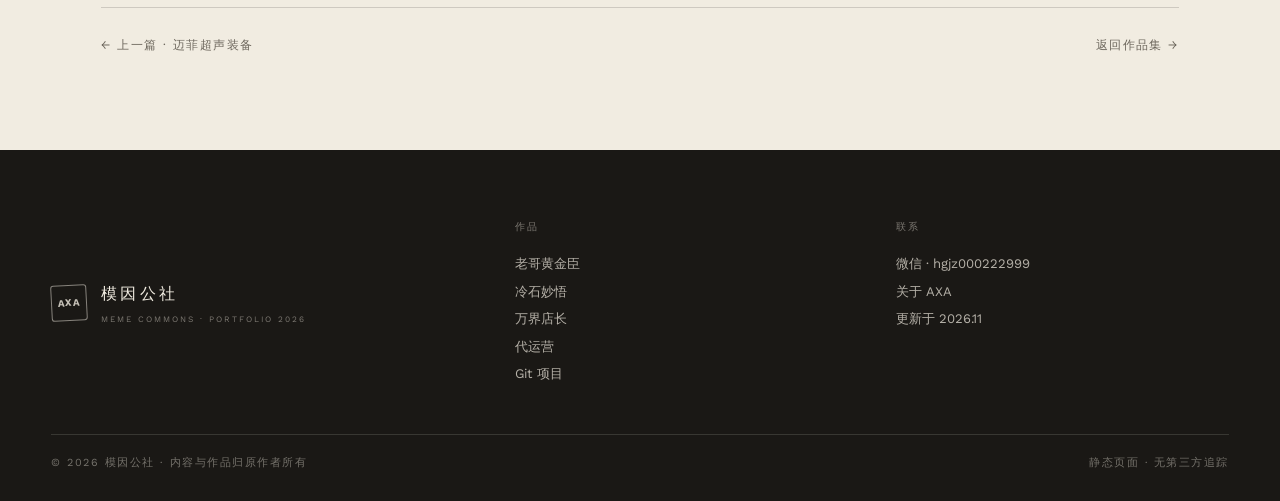
==== commit 0bd09613: "portfolio: 作品集站点上线（8 页 + 二维码资源）" ====
--- a/about.html
+++ b/about.html
@@ -21,7 +21,7 @@
     <a href="lengshi.html" data-nav="lengshi">冷石妙悟</a>
     <a href="wanjie.html" data-nav="wanjie">万界店长</a>
     <a href="client.html" data-nav="client">代运营</a>
-    <a href="code.html" data-nav="code">代码</a>
+    <a href="git.html" data-nav="git">Git 项目</a>
     <a href="about.html" data-nav="about">关于</a>
   </nav>
 </header>
@@ -95,7 +95,7 @@
       
       
       <nav class="pager" aria-label="页面导航">
-        <a href="code.html">← 上一篇 · 代码与演示</a>
+        <a href="client-maifei.html">← 上一篇 · 迈菲超声装备</a>
         <a href="index.html">返回作品集 →</a>
       </nav>
     </article>
@@ -113,7 +113,7 @@
         <li><a href="lengshi.html">冷石妙悟</a></li>
         <li><a href="wanjie.html">万界店长</a></li>
         <li><a href="client.html">代运营</a></li>
-        <li><a href="code.html">代码与演示</a></li>
+        <li><a href="git.html">Git 项目</a></li>
       </ul>
     </div>
     <div>
